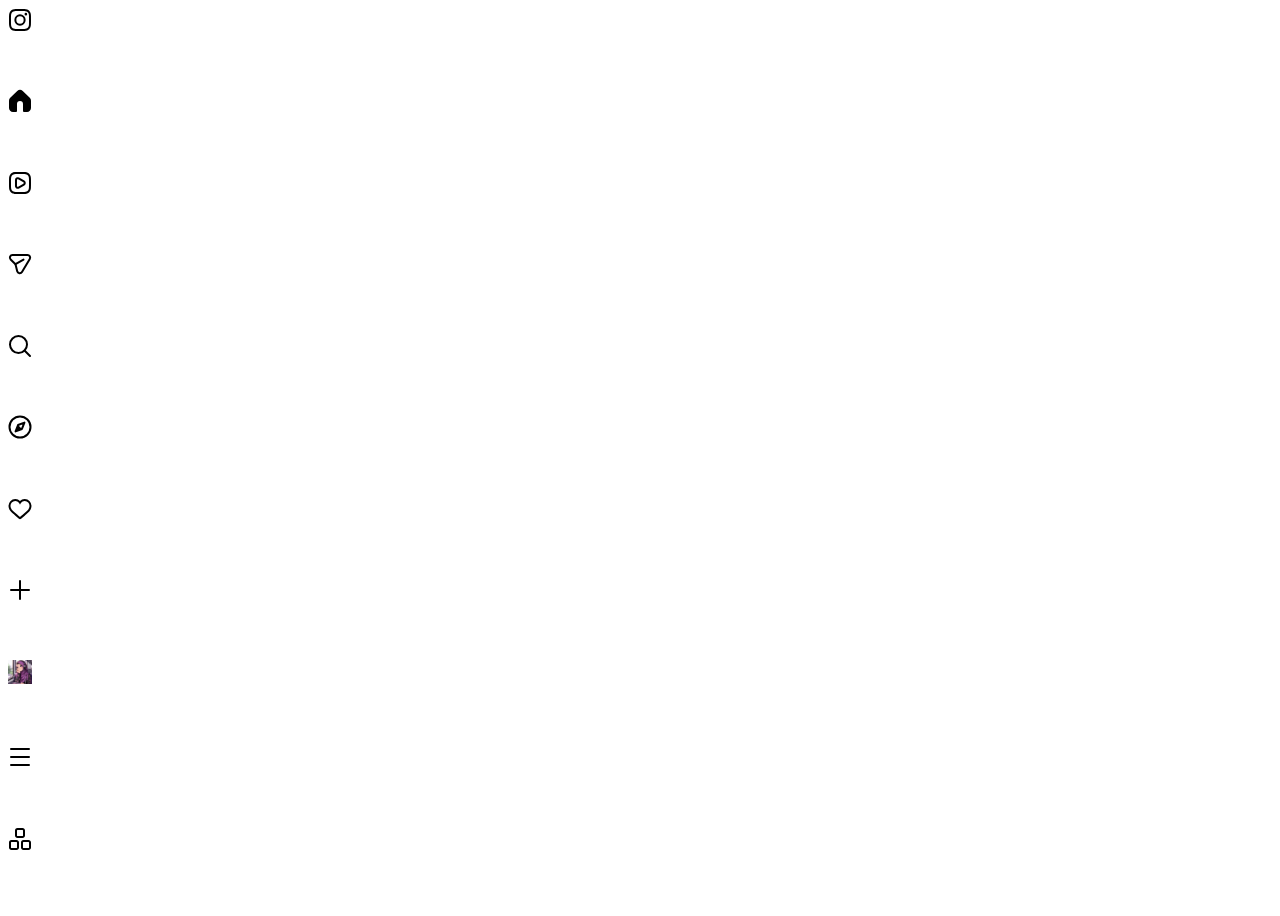
==== sidebar.html @ 810dfa99 "update" ====
<!DOCTYPE html>
<html lang="en">
<head>
    <meta charset="UTF-8">
    <meta name="viewport" content="width=device-width, initial-scale=1.0">
    <title>instagramdemo</title>
    <link rel="stylesheet" href="style.css">
</head>
<body>
    <div class="main">
    <div class="section1">
 <svg aria-label="Instagram"
             class="x1lliihq x1n2onr6 x5n08af" 
             fill="currentColor"
             height="24" 
             role="img" 
             viewBox="0 0 24 24" 
             width="24">
             <title>Instagram</title>
             <path d="M12 2.982c2.937 0 3.285.011 4.445.064a6.087 6.087 0 0 1 2.042.379 3.408 3.408 0 0 1 1.265.823 3.408 3.408 0 0 1 .823 1.265 6.087 6.087 0 0 1 .379 2.042c.053 1.16.064 1.508.064 4.445s-.011 3.285-.064 4.445a6.087 6.087 0 0 1-.379 2.042 3.643 3.643 0 0 1-2.088 2.088 6.087 6.087 0 0 1-2.042.379c-1.16.053-1.508.064-4.445.064s-3.285-.011-4.445-.064a6.087 6.087 0 0 1-2.043-.379 3.408 3.408 0 0 1-1.264-.823 3.408 3.408 0 0 1-.823-1.265 6.087 6.087 0 0 1-.379-2.042c-.053-1.16-.064-1.508-.064-4.445s.011-3.285.064-4.445a6.087 6.087 0 0 1 .379-2.042 3.408 3.408 0 0 1 .823-1.265 3.408 3.408 0 0 1 1.265-.823 6.087 6.087 0 0 1 2.042-.379c1.16-.053 1.508-.064 4.445-.064M12 1c-2.987 0-3.362.013-4.535.066a8.074 8.074 0 0 0-2.67.511 5.392 5.392 0 0 0-1.949 1.27 5.392 5.392 0 0 0-1.269 1.948 8.074 8.074 0 0 0-.51 2.67C1.012 8.638 1 9.013 1 12s.013 3.362.066 4.535a8.074 8.074 0 0 0 .511 2.67 5.392 5.392 0 0 0 1.27 1.949 5.392 5.392 0 0 0 1.948 1.269 8.074 8.074 0 0 0 2.67.51C8.638 22.988 9.013 23 12 23s3.362-.013 4.535-.066a8.074 8.074 0 0 0 2.67-.511 5.625 5.625 0 0 0 3.218-3.218 8.074 8.074 0 0 0 .51-2.67C22.988 15.362 23 14.987 23 12s-.013-3.362-.066-4.535a8.074 8.074 0 0 0-.511-2.67 5.392 5.392 0 0 0-1.27-1.949 5.392 5.392 0 0 0-1.948-1.269 8.074 8.074 0 0 0-2.67-.51C15.362 1.012 14.987 1 12 1Zm0 5.351A5.649 5.649 0 1 0 17.649 12 5.649 5.649 0 0 0 12 6.351Zm0 9.316A3.667 3.667 0 1 1 15.667 12 3.667 3.667 0 0 1 12 15.667Zm5.872-10.859a1.32 1.32 0 1 0 1.32 1.32 1.32 1.32 0 0 0-1.32-1.32Z">
             </path>
            </svg>


            <!-- //home page -->
             <svg aria-label="Home" 
             class="x1lliihq x1n2onr6 x5n08af" 
             fill="currentColor" 
             height="24" 
             role="img" 
             viewBox="0 0 24 24" 
             width="24">
             <title>Home</title>
             <path d="m21.762 8.786-7-6.68a3.994 3.994 0 0 0-5.524 0l-7 6.681A4.017 4.017 0 0 0 1 11.68V19c0 2.206 1.794 4 4 4h3.005a1 1 0 0 0 1-1v-7.003a2.997 2.997 0 0 1 5.994 0V22a1 1 0 0 0 1 1H19c2.206 0 4-1.794 4-4v-7.32a4.02 4.02 0 0 0-1.238-2.894Z">

             </path>
             </svg>


             <!-- //Reels -->
             <svg aria-label="Reels" 
             class="x1lliihq x1n2onr6 x5n08af" 
             fill="currentColor" 
             height="24" 
             role="img" 
             viewBox="0 0 24 24" 
             width="24">
             <title>Reels</title>
             <path d="M22.935 7.468c-.063-1.36-.307-2.142-.512-2.67a5.341 5.341 0 0 0-1.27-1.95 5.345 5.345 0 0 0-1.95-1.27c-.53-.206-1.311-.45-2.672-.513C15.333 1.012 14.976 1 12 1s-3.333.012-4.532.065c-1.36.063-2.142.307-2.67.512-.77.298-1.371.69-1.95 1.27a5.36 5.36 0 0 0-1.27 1.95c-.206.53-.45 1.311-.513 2.672C1.012 8.667 1 9.024 1 12s.012 3.333.065 4.532c.063 1.36.307 2.142.512 2.67.297.77.69 1.372 1.27 1.95.58.581 1.181.974 1.95 1.27.53.206 1.311.45 2.672.513C8.667 22.988 9.024 23 12 23s3.333-.012 4.532-.065c1.36-.063 2.142-.307 2.67-.512a5.33 5.33 0 0 0 1.95-1.27 5.356 5.356 0 0 0 1.27-1.95c.206-.53.45-1.311.513-2.672.053-1.198.065-1.555.065-4.531s-.012-3.333-.065-4.532Zm-1.998 8.972c-.05 1.07-.228 1.652-.38 2.04-.197.51-.434.874-.82 1.258a3.362 3.362 0 0 1-1.258.82c-.387.151-.97.33-2.038.379-1.162.052-1.51.063-4.441.063s-3.28-.01-4.44-.063c-1.07-.05-1.652-.228-2.04-.38a3.354 3.354 0 0 1-1.258-.82 3.362 3.362 0 0 1-.82-1.258c-.151-.387-.33-.97-.379-2.038C3.011 15.28 3 14.931 3 12s.01-3.28.063-4.44c.05-1.07.228-1.652.38-2.04.197-.51.434-.875.82-1.26a3.372 3.372 0 0 1 1.258-.819c.387-.15.97-.329 2.038-.378C8.72 3.011 9.069 3 12 3s3.28.01 4.44.063c1.07.05 1.652.228 2.04.38.51.197.874.433 1.258.82.385.382.622.747.82 1.258.151.387.33.97.379 2.038C20.989 8.72 21 9.069 21 12s-.01 3.28-.063 4.44Zm-4.584-6.828-5.25-3a2.725 2.725 0 0 0-2.745.01A2.722 2.722 0 0 0 6.988 9v6c0 .992.512 1.88 1.37 2.379.432.25.906.376 1.38.376.468 0 .937-.123 1.365-.367l5.25-3c.868-.496 1.385-1.389 1.385-2.388s-.517-1.892-1.385-2.388Zm-.993 3.04-5.25 3a.74.74 0 0 1-.748-.003.74.74 0 0 1-.374-.649V9a.74.74 0 0 1 .374-.65.737.737 0 0 1 .748-.002l5.25 3c.341.196.378.521.378.652s-.037.456-.378.651Z">
             </path>
             </svg>

             <!-- //Messages -->
             <svg aria-label="Messages" 
             class="x1lliihq x1n2onr6 x5n08af" 
             fill="currentColor" 
             height="24" 
             role="img" 
             viewBox="0 0 24 24" 
             width="24">
             <title>Messages</title>
             <path d="M13.973 20.046 21.77 6.928C22.8 5.195 21.55 3 19.535 3H4.466C2.138 3 .984 5.825 2.646 7.456l4.842 4.752 1.723 7.121c.548 2.266 3.571 2.721 4.762.717Z" fill="none" stroke="currentColor" stroke-linejoin="round" stroke-width="2"></path>
             <line fill="none" stroke="currentColor" stroke-linecap="round" stroke-linejoin="round" stroke-width="2" x1="7.488" x2="15.515" y1="12.208" y2="7.641">
             </line>
             </svg>

             <!-- //search -->
             <svg aria-label="Search" 
             class="x1lliihq x1n2onr6 x5n08af" 
             fill="currentColor" 
             height="24" 
             role="img" 
             viewBox="0 0 24 24" 
             width="24">
             <title>Search</title>
             <path d="M19 10.5A8.5 8.5 0 1 1 10.5 2a8.5 8.5 0 0 1 8.5 8.5Z" fill="none" stroke="currentColor" stroke-linecap="round" stroke-linejoin="round" stroke-width="2">
             </path>
             <line fill="none" stroke="currentColor" stroke-linecap="round" stroke-linejoin="round" stroke-width="2" x1="16.511" x2="22" y1="16.511" y2="22">
             </line>
             </svg>

             <!-- //Explore -->
             <svg aria-label="Explore" 
             class="x1lliihq x1n2onr6 x5n08af" 
             fill="currentColor" 
             height="24" 
             role="img" 
             viewBox="0 0 24 24" 
             width="24">
             <title>Explore</title><polygon fill="none" points="13.941 13.953 7.581 16.424 10.06 10.056 16.42 7.585 13.941 13.953" stroke="currentColor" stroke-linecap="round" stroke-linejoin="round" stroke-width="2"></polygon><polygon fill-rule="evenodd" points="10.06 10.056 13.949 13.945 7.581 16.424 10.06 10.056"></polygon><circle cx="12.001" cy="12.005" fill="none" r="10.5" stroke="currentColor" stroke-linecap="round" stroke-linejoin="round" stroke-width="2">
             </circle>
             </svg>

             <!-- //notifications -->
             <svg aria-label="Notifications" 
             class="x1lliihq x1n2onr6 x5n08af" 
             fill="currentColor" 
             height="24" 
             role="img" 
             viewBox="0 0 24 24" 
    
             width="24">
             <title>Notifications</title><path d="M16.792 3.904A4.989 4.989 0 0 1 21.5 9.122c0 3.072-2.652 4.959-5.197 7.222-2.512 2.243-3.865 3.469-4.303 3.752-.477-.309-2.143-1.823-4.303-3.752C5.141 14.072 2.5 12.167 2.5 9.122a4.989 4.989 0 0 1 4.708-5.218 4.21 4.21 0 0 1 3.675 1.941c.84 1.175.98 1.763 1.12 1.763s.278-.588 1.11-1.766a4.17 4.17 0 0 1 3.679-1.938m0-2a6.04 6.04 0 0 0-4.797 2.127 6.052 6.052 0 0 0-4.787-2.127A6.985 6.985 0 0 0 .5 9.122c0 3.61 2.55 5.827 5.015 7.97.283.246.569.494.853.747l1.027.918a44.998 44.998 0 0 0 3.518 3.018 2 2 0 0 0 2.174 0 45.263 45.263 0 0 0 3.626-3.115l.922-.824c.293-.26.59-.519.885-.774 2.334-2.025 4.98-4.32 4.98-7.94a6.985 6.985 0 0 0-6.708-7.218Z">
             </path>
             </svg>
             <!-- // create -->
             <svg aria-label="New post" 
             class="x1lliihq x1n2onr6 x5n08af" 
             fill="currentColor" 
             height="24" 
             role="img" 
             viewBox="0 0 24 24" 
             width="24">
             <title>New post</title><path d="M21 11h-8V3a1 1 0 1 0-2 0v8H3a1 1 0 1 0 0 2h8v8a1 1 0 1 0 2 0v-8h8a1 1 0 1 0 0-2Z"></path>
             </svg>

    <!-- //profile -->
     <div class="profile">
        <img src="animee.jpg" alt="profile pic" height="24px" width="24px">
     </div>
    
                 <svg 
                 aria-label="Settings" 
                 class="x1lliihq x1n2onr6 x5n08af" 
                 fill="currentColor" 
                 height="24"
                 role="img" 
                 viewBox="0 0 24 24" 
                 width="24">
                 <title>Settings</title><line fill="none" stroke="currentColor" stroke-linecap="round" stroke-linejoin="round" stroke-width="2" x1="3" x2="21" y1="4" y2="4"></line><line fill="none" stroke="currentColor" stroke-linecap="round" stroke-linejoin="round" stroke-width="2" x1="3" x2="21" y1="12" y2="12"></line><line fill="none" stroke="currentColor" stroke-linecap="round" stroke-linejoin="round" stroke-width="2" x1="3" x2="21" y1="20" y2="20"></line></svg>



                 <svg
                 aria-label="Also from Meta" 
                 class="x1lliihq x1n2onr6 x5n08af" 
                 fill="currentColor" 
                 height="24" 
                 role="img" 
                 viewBox="0 0 24 24"
                 width="24"><title>Also from Meta</title><path d="M9.5 11h5c1.379 0 2.5-1.122 2.5-2.5v-5C17 2.122 15.879 1 14.5 1h-5A2.503 2.503 0 0 0 7 3.5v5C7 9.878 8.12 11 9.5 11ZM9 3.5a.5.5 0 0 1 .5-.5h5a.5.5 0 0 1 .5.5v5a.5.5 0 0 1-.5.5h-5a.5.5 0 0 1-.5-.5v-5ZM8.499 13h-5a2.503 2.503 0 0 0-2.5 2.5v5c0 1.378 1.12 2.5 2.5 2.5h5c1.379 0 2.5-1.122 2.5-2.5v-5c0-1.378-1.121-2.5-2.5-2.5Zm.5 7.5a.5.5 0 0 1-.5.5h-5a.5.5 0 0 1-.5-.5v-5a.5.5 0 0 1 .5-.5h5a.5.5 0 0 1 .5.5v5Zm11.5-7.5h-5a2.503 2.503 0 0 0-2.5 2.5v5c0 1.378 1.12 2.5 2.5 2.5h5c1.379 0 2.5-1.122 2.5-2.5v-5c0-1.378-1.121-2.5-2.5-2.5Zm.5 7.5a.5.5 0 0 1-.5.5h-5a.5.5 0 0 1-.5-.5v-5a.5.5 0 0 1 .5-.5h5a.5.5 0 0 1 .5.5v5Z"></path></svg>
                
             

            

    </div>


    <div class="section2">


    </div>
        

     <div class="section3">


     </div>
    </div>

</body>
</html>
---- style.css ----
.main{
    display: flex;
    height: 100vh;
    margin: auto;
}
.section1{
    width: 235px;
    display: grid;
    grid-column: auto;
}
.section2{
width: 600px;
}
.section3{
    width: 400px;
}
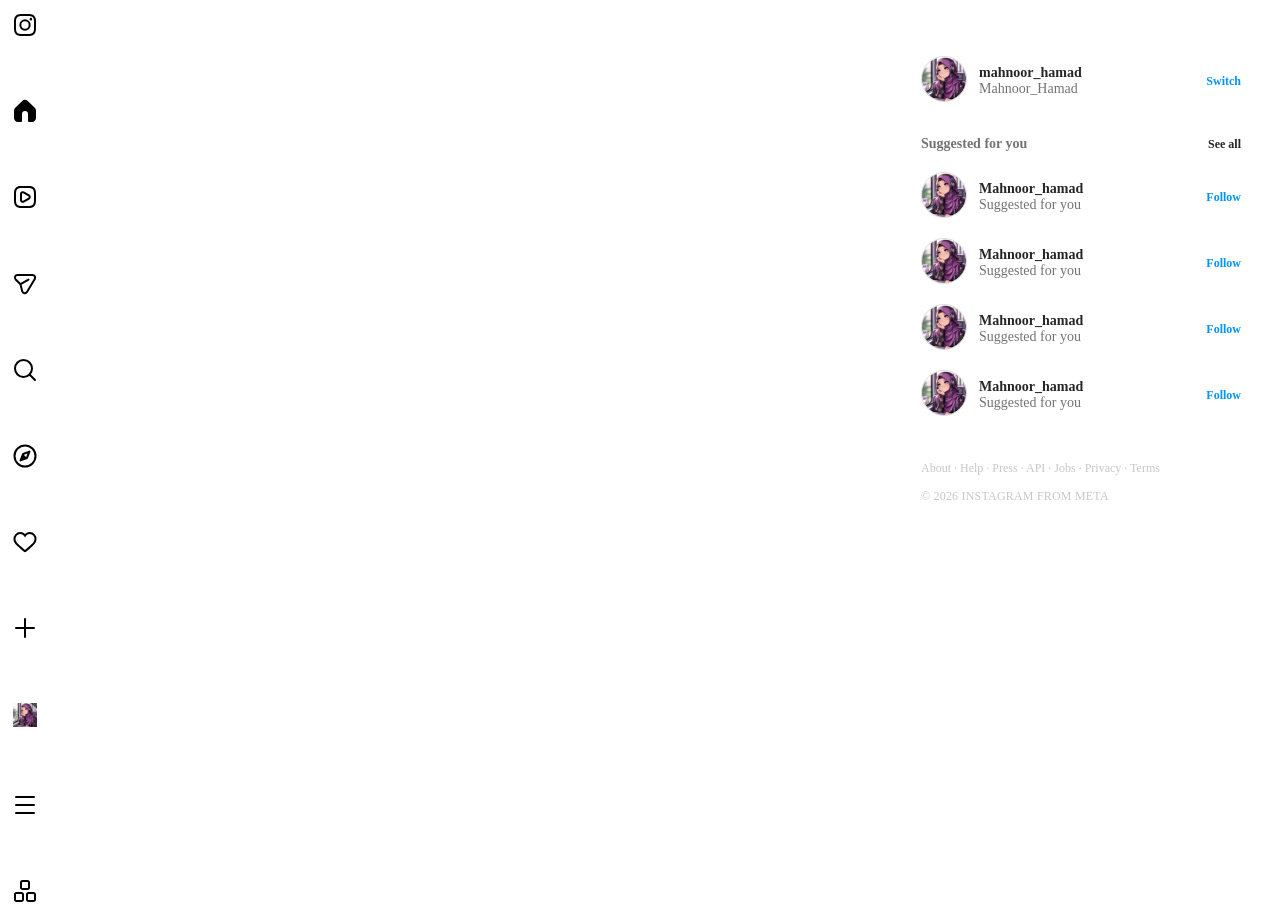
==== commit f9da3784: "update" ====
--- a/sidebar.html
+++ b/sidebar.html
@@ -9,6 +9,7 @@
 <body>
     <div class="main">
     <div class="section1">
+        
  <svg aria-label="Instagram"
              class="x1lliihq x1n2onr6 x5n08af" 
              fill="currentColor"
@@ -22,7 +23,6 @@
             </svg>
 
 
-            <!-- //home page -->
              <svg aria-label="Home" 
              class="x1lliihq x1n2onr6 x5n08af" 
              fill="currentColor" 
@@ -37,7 +37,7 @@
              </svg>
 
 
-             <!-- //Reels -->
+             
              <svg aria-label="Reels" 
              class="x1lliihq x1n2onr6 x5n08af" 
              fill="currentColor" 
@@ -50,7 +50,7 @@
              </path>
              </svg>
 
-             <!-- //Messages -->
+             
              <svg aria-label="Messages" 
              class="x1lliihq x1n2onr6 x5n08af" 
              fill="currentColor" 
@@ -64,7 +64,7 @@
              </line>
              </svg>
 
-             <!-- //search -->
+            
              <svg aria-label="Search" 
              class="x1lliihq x1n2onr6 x5n08af" 
              fill="currentColor" 
@@ -79,7 +79,7 @@
              </line>
              </svg>
 
-             <!-- //Explore -->
+             
              <svg aria-label="Explore" 
              class="x1lliihq x1n2onr6 x5n08af" 
              fill="currentColor" 
@@ -91,7 +91,7 @@
              </circle>
              </svg>
 
-             <!-- //notifications -->
+            
              <svg aria-label="Notifications" 
              class="x1lliihq x1n2onr6 x5n08af" 
              fill="currentColor" 
@@ -103,7 +103,7 @@
              <title>Notifications</title><path d="M16.792 3.904A4.989 4.989 0 0 1 21.5 9.122c0 3.072-2.652 4.959-5.197 7.222-2.512 2.243-3.865 3.469-4.303 3.752-.477-.309-2.143-1.823-4.303-3.752C5.141 14.072 2.5 12.167 2.5 9.122a4.989 4.989 0 0 1 4.708-5.218 4.21 4.21 0 0 1 3.675 1.941c.84 1.175.98 1.763 1.12 1.763s.278-.588 1.11-1.766a4.17 4.17 0 0 1 3.679-1.938m0-2a6.04 6.04 0 0 0-4.797 2.127 6.052 6.052 0 0 0-4.787-2.127A6.985 6.985 0 0 0 .5 9.122c0 3.61 2.55 5.827 5.015 7.97.283.246.569.494.853.747l1.027.918a44.998 44.998 0 0 0 3.518 3.018 2 2 0 0 0 2.174 0 45.263 45.263 0 0 0 3.626-3.115l.922-.824c.293-.26.59-.519.885-.774 2.334-2.025 4.98-4.32 4.98-7.94a6.985 6.985 0 0 0-6.708-7.218Z">
              </path>
              </svg>
-             <!-- // create -->
+            
              <svg aria-label="New post" 
              class="x1lliihq x1n2onr6 x5n08af" 
              fill="currentColor" 
@@ -114,7 +114,7 @@
              <title>New post</title><path d="M21 11h-8V3a1 1 0 1 0-2 0v8H3a1 1 0 1 0 0 2h8v8a1 1 0 1 0 2 0v-8h8a1 1 0 1 0 0-2Z"></path>
              </svg>
 
-    <!-- //profile -->
+    
      <div class="profile">
         <img src="animee.jpg" alt="profile pic" height="24px" width="24px">
      </div>
@@ -150,11 +150,98 @@
     <div class="section2">
 
 
+<!-- <p>stories</p>
+<p>reels</p> -->
+
+
     </div>
         
 
      <div class="section3">
-
+  <div class="section3">
+  <div class="suggestions-container">
+    <div class="suggestion-row">
+      <div class="user-info">
+        <div class="profile-pic">
+          <img src="animee.jpg" alt="Mahnoor Hamad">
+        </div>
+        <div class="text-info">
+          <span class="username">mahnoor_hamad</span>
+          <span class="full-name">Mahnoor_Hamad</span>
+        </div>
+      </div>
+      <a href="#" class="action-link">Switch</a>
+    </div>
+
+    <div class="suggestion-header">
+      <span class="header-title">Suggested for you</span>
+      <a href="#" class="see-all">See all</a>
+    </div>
+
+    <div class="suggestion-row">
+      <div class="user-info">
+        <div class="profile-pic">
+          <img src="animee.jpg" alt="Suggested User">
+        </div>
+        <div class="text-info">
+          <span class="username">Mahnoor_hamad</span>
+          <span class="status">Suggested for you</span>
+        </div>
+      </div>
+      <a href="#" class="action-link follow">Follow</a>
+    </div>
+
+
+     <div class="suggestion-row">
+      <div class="user-info">
+        <div class="profile-pic">
+          <img src="animee.jpg" alt="Suggested User">
+        </div>
+        <div class="text-info">
+          <span class="username">Mahnoor_hamad</span>
+          <span class="status">Suggested for you</span>
+        </div>
+      </div>
+      <a href="#" class="action-link follow">Follow</a>
+    </div>
+
+
+     <div class="suggestion-row">
+      <div class="user-info">
+        <div class="profile-pic">
+          <img src="animee.jpg" alt="Suggested User">
+        </div>
+        <div class="text-info">
+          <span class="username">Mahnoor_hamad</span>
+          <span class="status">Suggested for you</span>
+        </div>
+      </div>
+      <a href="#" class="action-link follow">Follow</a>
+    </div>
+
+     <div class="suggestion-row">
+      <div class="user-info">
+        <div class="profile-pic">
+          <img src="animee.jpg" alt="Suggested User">
+        </div>
+        <div class="text-info">
+          <span class="username">Mahnoor_hamad</span>
+          <span class="status">Suggested for you</span>
+        </div>
+      </div>
+      <a href="#" class="action-link follow">Follow</a>
+    </div>
+
+
+    <div class="footer">
+      <p>About · Help · Press · API · Jobs · Privacy · Terms</p>
+      <p class="copyright">© 2026 INSTAGRAM FROM META</p>
+    </div>
+  </div>
+</div>
+
+
+        
 
      </div>
     </div>
@@ -163,3 +250,4 @@
 </html>
 
 
+
--- a/style.css
+++ b/style.css
@@ -1,3 +1,6 @@
+.body{
+    font-family: system-ui, -apple-system, BlinkMacSystemFont, 'Segoe UI', Roboto, Oxygen, Ubuntu, Cantarell, 'Open Sans', 'Helvetica Neue', sans-serif;
+}
 .main{
     display: flex;
     height: 100vh;
@@ -5,12 +8,114 @@
 }
 .section1{
     width: 235px;
-    display: grid;
-    grid-column: auto;
+    display: flex;
+    flex-direction: column;
+    justify-content: space-between;
+    padding: 5px;
 }
 .section2{
-width: 600px;
+width: 500px;
 }
-.section3{
-    width: 400px;
+
+
+.section3 {
+    width: 320px;
+    padding: 20px;
+    /* Space between the main feed and suggestions */
+    margin-left: 64px; 
+    display: flex;
+    flex-direction: column;
 }
+
+
+.suggestion-row {
+    display: flex;
+    align-items: center;
+    justify-content: space-between;
+    padding: 8px 0;
+    width: 100%;
+}
+
+.user-info {
+    display: flex;
+    align-items: center;
+    gap: 12px;
+}
+
+/* profile pic and container styling  */
+.profile-pic img {
+    width: 44px;
+    height: 44px;
+    border-radius: 50%;
+    object-fit: cover;
+    border: 1px solid #dbdbdb;
+}
+
+
+.text-info {
+    display: flex;
+    flex-direction: column;
+}
+
+.username {
+    font-size: 14px;
+    font-weight: 600;
+    color: #262626;
+    text-decoration: none;
+}
+
+.full-name, .status {
+    font-size: 14px;
+    color: #737373;
+}
+
+
+.action-link {
+    font-size: 12px;
+    font-weight: 600;
+    color: #0095f6;
+    text-decoration: none;
+}
+
+.action-link:hover {
+    color: #00376b;
+}
+
+.suggestion-header {
+    display: flex;
+    justify-content: space-between;
+    align-items: center;
+    padding: 12px 0;
+    margin-top: 10px;
+}
+
+.header-title {
+    font-size: 14px;
+    font-weight: 600;
+    color: #737373;
+}
+
+.see-all {
+    font-size: 12px;
+    font-weight: 600;
+    color: #262626;
+    text-decoration: none;
+}
+
+
+.footer {
+    margin-top: 32px;
+    color: #c7c7c7;
+    font-size: 12px;
+    line-height: 16px;
+}
+
+.footer p {
+    margin-bottom: 12px;
+    cursor: pointer;
+}
+
+.copyright {
+    text-transform: uppercase;
+    letter-spacing: 0.2px;
+}
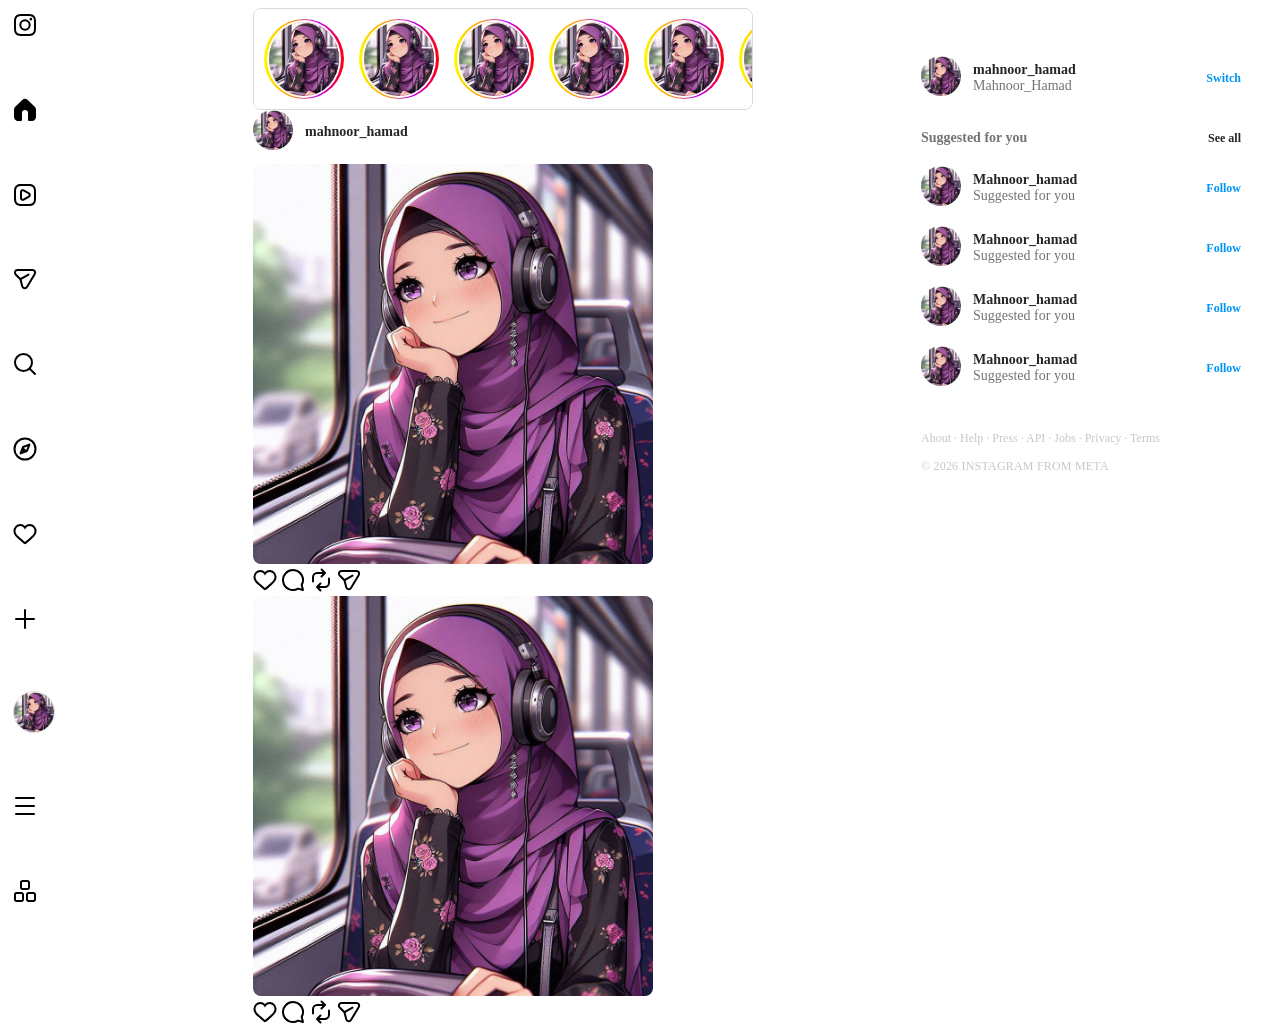
==== commit 655dedb4: "update" ====
--- a/sidebar.html
+++ b/sidebar.html
@@ -116,11 +116,11 @@
 
     
      <div class="profile">
-        <img src="animee.jpg" alt="profile pic" height="24px" width="24px">
+        <img src="animee.jpg" alt="profile pic" >
      </div>
     
                  <svg 
-                 aria-label="Settings" 
+               aria-label="Settings" 
                  class="x1lliihq x1n2onr6 x5n08af" 
                  fill="currentColor" 
                  height="24"
@@ -148,10 +148,128 @@
 
 
     <div class="section2">
-
-
-<!-- <p>stories</p>
-<p>reels</p> -->
+      <!--  <p>stories</p> -->
+ <section class="posts-section">
+  <!-- Only ONE container for all stories -->
+  <div class="stories-section">
+    
+    <!-- Repeat this block for each story -->
+    <div class="story-outer">
+      <div class="story-inner">
+        <img src="animee.jpg" alt="animee" class="story-image" />
+      </div>
+    </div>
+
+    <div class="story-outer">
+      <div class="story-inner">
+        <img src="animee.jpg" alt="animee" class="story-image" />
+      </div>
+    </div>
+    
+     <div class="story-outer">
+      <div class="story-inner">
+        <img src="animee.jpg" alt="animee" class="story-image" />
+      </div>
+    </div>
+
+     <div class="story-outer">
+      <div class="story-inner">
+        <img src="animee.jpg" alt="animee" class="story-image" />
+      </div>
+    </div>
+
+     <div class="story-outer">
+      <div class="story-inner">
+        <img src="animee.jpg" alt="animee" class="story-image" />
+      </div>
+    </div>
+
+     <div class="story-outer">
+      <div class="story-inner">
+        <img src="animee.jpg" alt="animee" class="story-image" />
+      </div>
+    </div>
+
+     <div class="story-outer">
+      <div class="story-inner">
+        <img src="animee.jpg" alt="animee" class="story-image" />
+      </div>
+    </div>
+
+     <div class="story-outer">
+      <div class="story-inner">
+        <img src="animee.jpg" alt="animee" class="story-image" />
+      </div>
+    </div>
+
+     <div class="story-outer">
+      <div class="story-inner">
+        <img src="animee.jpg" alt="animee" class="story-image" />
+      </div>
+    </div>
+
+     <div class="story-outer">
+      <div class="story-inner">
+        <img src="animee.jpg" alt="animee" class="story-image" />
+      </div>
+    </div>
+
+
+  </div>
+
+
+  <div class="reels">
+ <div class="user-info-post">
+        <div class="profile-pic">
+          <img src="animee.jpg" alt="Mahnoor Hamad">
+        </div>
+        <div class="text-info">
+          <span class="username">mahnoor_hamad</span>
+          </div>
+          </div>
+        </div>
+<div class="post">
+          <img src="animee.jpg" alt="animee">
+        </div>
+          <div class="icons">
+<svg aria-label="Like" class="x1lliihq x1n2onr6 xyb1xck" fill="currentColor" height="24" role="img" viewBox="0 0 24 24" width="24"><title>Like</title><path d="M16.792 3.904A4.989 4.989 0 0 1 21.5 9.122c0 3.072-2.652 4.959-5.197 7.222-2.512 2.243-3.865 3.469-4.303 3.752-.477-.309-2.143-1.823-4.303-3.752C5.141 14.072 2.5 12.167 2.5 9.122a4.989 4.989 0 0 1 4.708-5.218 4.21 4.21 0 0 1 3.675 1.941c.84 1.175.98 1.763 1.12 1.763s.278-.588 1.11-1.766a4.17 4.17 0 0 1 3.679-1.938m0-2a6.04 6.04 0 0 0-4.797 2.127 6.052 6.052 0 0 0-4.787-2.127A6.985 6.985 0 0 0 .5 9.122c0 3.61 2.55 5.827 5.015 7.97.283.246.569.494.853.747l1.027.918a44.998 44.998 0 0 0 3.518 3.018 2 2 0 0 0 2.174 0 45.263 45.263 0 0 0 3.626-3.115l.922-.824c.293-.26.59-.519.885-.774 2.334-2.025 4.98-4.32 4.98-7.94a6.985 6.985 0 0 0-6.708-7.218Z"></path></svg>
+
+
+<svg aria-label="Comment" class="x1lliihq x1n2onr6 x5n08af" fill="currentColor" height="24" role="img" viewBox="0 0 24 24" width="24"><title>Comment</title><path d="M20.656 17.008a9.993 9.993 0 1 0-3.59 3.615L22 22Z" fill="none" stroke="currentColor" stroke-linejoin="round" stroke-width="2"></path></svg>
+
+
+<svg aria-label="Repost" class="x1lliihq x1n2onr6 xyb1xck" fill="currentColor" height="24" role="img" viewBox="0 0 24 24" width="24"><title>Repost</title><path d="M19.998 9.497a1 1 0 0 0-1 1v4.228a3.274 3.274 0 0 1-3.27 3.27h-5.313l1.791-1.787a1 1 0 0 0-1.412-1.416L7.29 18.287a1.004 1.004 0 0 0-.294.707v.001c0 .023.012.042.013.065a.923.923 0 0 0 .281.643l3.502 3.504a1 1 0 0 0 1.414-1.414l-1.797-1.798h5.318a5.276 5.276 0 0 0 5.27-5.27v-4.228a1 1 0 0 0-1-1Zm-6.41-3.496-1.795 1.795a1 1 0 1 0 1.414 1.414l3.5-3.5a1.003 1.003 0 0 0 0-1.417l-3.5-3.5a1 1 0 0 0-1.414 1.414l1.794 1.794H8.27A5.277 5.277 0 0 0 3 9.271V13.5a1 1 0 0 0 2 0V9.271a3.275 3.275 0 0 1 3.271-3.27Z"></path></svg>
+
+
+<svg aria-label="Share" class="x1lliihq x1n2onr6 xyb1xck" fill="currentColor" height="24" role="img" viewBox="0 0 24 24" width="24"><title>Share</title><path d="M13.973 20.046 21.77 6.928C22.8 5.195 21.55 3 19.535 3H4.466C2.138 3 .984 5.825 2.646 7.456l4.842 4.752 1.723 7.121c.548 2.266 3.571 2.721 4.762.717Z" fill="none" stroke="currentColor" stroke-linejoin="round" stroke-width="2"></path><line fill="none" stroke="currentColor" stroke-linecap="round" stroke-linejoin="round" stroke-width="2" x1="7.488" x2="15.515" y1="12.208" y2="7.641"></line></svg>
+
+  </div>
+
+
+  <div class="post">
+          <img src="animee.jpg" alt="animee">
+        </div>
+          <div class="icons">
+<svg aria-label="Like" class="x1lliihq x1n2onr6 xyb1xck" fill="currentColor" height="24" role="img" viewBox="0 0 24 24" width="24"><title>Like</title><path d="M16.792 3.904A4.989 4.989 0 0 1 21.5 9.122c0 3.072-2.652 4.959-5.197 7.222-2.512 2.243-3.865 3.469-4.303 3.752-.477-.309-2.143-1.823-4.303-3.752C5.141 14.072 2.5 12.167 2.5 9.122a4.989 4.989 0 0 1 4.708-5.218 4.21 4.21 0 0 1 3.675 1.941c.84 1.175.98 1.763 1.12 1.763s.278-.588 1.11-1.766a4.17 4.17 0 0 1 3.679-1.938m0-2a6.04 6.04 0 0 0-4.797 2.127 6.052 6.052 0 0 0-4.787-2.127A6.985 6.985 0 0 0 .5 9.122c0 3.61 2.55 5.827 5.015 7.97.283.246.569.494.853.747l1.027.918a44.998 44.998 0 0 0 3.518 3.018 2 2 0 0 0 2.174 0 45.263 45.263 0 0 0 3.626-3.115l.922-.824c.293-.26.59-.519.885-.774 2.334-2.025 4.98-4.32 4.98-7.94a6.985 6.985 0 0 0-6.708-7.218Z"></path></svg>
+
+
+<svg aria-label="Comment" class="x1lliihq x1n2onr6 x5n08af" fill="currentColor" height="24" role="img" viewBox="0 0 24 24" width="24"><title>Comment</title><path d="M20.656 17.008a9.993 9.993 0 1 0-3.59 3.615L22 22Z" fill="none" stroke="currentColor" stroke-linejoin="round" stroke-width="2"></path></svg>
+
+
+<svg aria-label="Repost" class="x1lliihq x1n2onr6 xyb1xck" fill="currentColor" height="24" role="img" viewBox="0 0 24 24" width="24"><title>Repost</title><path d="M19.998 9.497a1 1 0 0 0-1 1v4.228a3.274 3.274 0 0 1-3.27 3.27h-5.313l1.791-1.787a1 1 0 0 0-1.412-1.416L7.29 18.287a1.004 1.004 0 0 0-.294.707v.001c0 .023.012.042.013.065a.923.923 0 0 0 .281.643l3.502 3.504a1 1 0 0 0 1.414-1.414l-1.797-1.798h5.318a5.276 5.276 0 0 0 5.27-5.27v-4.228a1 1 0 0 0-1-1Zm-6.41-3.496-1.795 1.795a1 1 0 1 0 1.414 1.414l3.5-3.5a1.003 1.003 0 0 0 0-1.417l-3.5-3.5a1 1 0 0 0-1.414 1.414l1.794 1.794H8.27A5.277 5.277 0 0 0 3 9.271V13.5a1 1 0 0 0 2 0V9.271a3.275 3.275 0 0 1 3.271-3.27Z"></path></svg>
+
+
+<svg aria-label="Share" class="x1lliihq x1n2onr6 xyb1xck" fill="currentColor" height="24" role="img" viewBox="0 0 24 24" width="24"><title>Share</title><path d="M13.973 20.046 21.77 6.928C22.8 5.195 21.55 3 19.535 3H4.466C2.138 3 .984 5.825 2.646 7.456l4.842 4.752 1.723 7.121c.548 2.266 3.571 2.721 4.762.717Z" fill="none" stroke="currentColor" stroke-linejoin="round" stroke-width="2"></path><line fill="none" stroke="currentColor" stroke-linecap="round" stroke-linejoin="round" stroke-width="2" x1="7.488" x2="15.515" y1="12.208" y2="7.641"></line></svg>
+
+  </div>
+
+  
+</section>
+
+
+
+
+
 
 
     </div>
--- a/style.css
+++ b/style.css
@@ -43,13 +43,23 @@
 }
 
 /* profile pic and container styling  */
-.profile-pic img {
-    width: 44px;
-    height: 44px;
-    border-radius: 50%;
-    object-fit: cover;
+.profile {
+    width: 40px;
+    height: 40px;
+    border-radius: 50%; 
     border: 1px solid #dbdbdb;
-}
+    overflow: hidden;   
+    display: flex;     
+    align-items: center;
+    justify-content: center;
+}
+
+.profile img {
+    width: 100%;        
+    height: 100%;       
+    object-fit: cover; 
+}
+
 
 
 .text-info {
@@ -118,4 +128,76 @@
 .copyright {
     text-transform: uppercase;
     letter-spacing: 0.2px;
+}
+
+.posts-section {
+    width: 500px; /* Or whatever width your main feed is */
+    margin: 0 auto;
+}
+
+.stories-section {
+    display: flex;
+    flex-direction: row;
+    align-items: center;
+    /* Allows horizontal scrolling */
+    overflow-x: auto; 
+    /* Keeps all items in one long line */
+    flex-wrap: nowrap; 
+    padding: 10px;
+    background: white;
+    border: 1px solid #dbdbdb;
+    border-radius: 8px;
+    
+   
+}
+
+
+
+.story-outer {
+    background: linear-gradient(to right, #fffb00, #ff9900, #c300ff, #ff0202);
+    border-radius: 50%;
+    margin-right: 15px;
+    height: 74px;
+    width: 74px;
+    display: flex;
+    justify-content: center;
+    align-items: center;
+    padding: 3px;
+    /* CRITICAL: Prevents the circle from shrinking to fit the screen */
+    flex-shrink: 0; 
+    cursor: pointer;
+}
+
+.story-inner {
+    height: 100%;
+    width: 100%;
+    border-radius: 50%;
+    overflow: hidden;
+    border: 2px solid white; 
+}
+
+.story-image {
+    height: 100%;
+    width: 100%;
+    object-fit: cover; 
+}
+.user-info-post {
+    display: flex;
+    flex-direction: row; 
+    align-items: center; 
+    gap: 12px;          
+    margin-bottom: 10px; 
+}
+
+.profile-pic img {
+    width: 40px;         
+    height: 40px;
+    border-radius: 50%;  
+    object-fit: cover;
+}
+
+.post img {
+    width: 400px;
+    height: auto;
+    border-radius: 8px;  /* Optional: adds nice rounded corners to the post */
 }
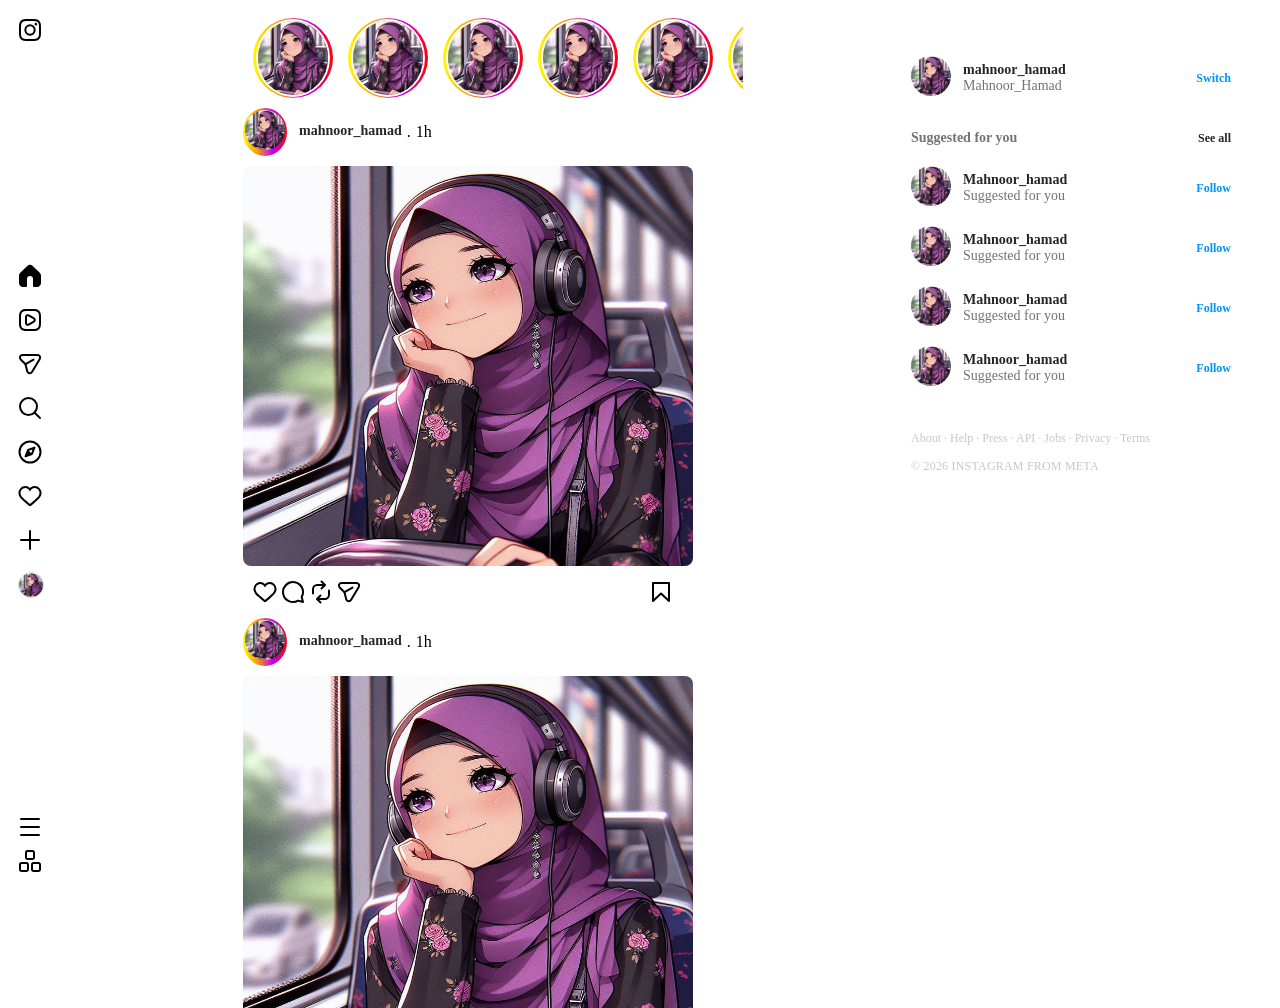
==== commit 50f3d37a: "styling" ====
--- a/sidebar.html
+++ b/sidebar.html
@@ -9,7 +9,8 @@
 <body>
     <div class="main">
     <div class="section1">
-        
+      <div class="logos">
+        <div class="instalogo">
  <svg aria-label="Instagram"
              class="x1lliihq x1n2onr6 x5n08af" 
              fill="currentColor"
@@ -21,7 +22,8 @@
              <path d="M12 2.982c2.937 0 3.285.011 4.445.064a6.087 6.087 0 0 1 2.042.379 3.408 3.408 0 0 1 1.265.823 3.408 3.408 0 0 1 .823 1.265 6.087 6.087 0 0 1 .379 2.042c.053 1.16.064 1.508.064 4.445s-.011 3.285-.064 4.445a6.087 6.087 0 0 1-.379 2.042 3.643 3.643 0 0 1-2.088 2.088 6.087 6.087 0 0 1-2.042.379c-1.16.053-1.508.064-4.445.064s-3.285-.011-4.445-.064a6.087 6.087 0 0 1-2.043-.379 3.408 3.408 0 0 1-1.264-.823 3.408 3.408 0 0 1-.823-1.265 6.087 6.087 0 0 1-.379-2.042c-.053-1.16-.064-1.508-.064-4.445s.011-3.285.064-4.445a6.087 6.087 0 0 1 .379-2.042 3.408 3.408 0 0 1 .823-1.265 3.408 3.408 0 0 1 1.265-.823 6.087 6.087 0 0 1 2.042-.379c1.16-.053 1.508-.064 4.445-.064M12 1c-2.987 0-3.362.013-4.535.066a8.074 8.074 0 0 0-2.67.511 5.392 5.392 0 0 0-1.949 1.27 5.392 5.392 0 0 0-1.269 1.948 8.074 8.074 0 0 0-.51 2.67C1.012 8.638 1 9.013 1 12s.013 3.362.066 4.535a8.074 8.074 0 0 0 .511 2.67 5.392 5.392 0 0 0 1.27 1.949 5.392 5.392 0 0 0 1.948 1.269 8.074 8.074 0 0 0 2.67.51C8.638 22.988 9.013 23 12 23s3.362-.013 4.535-.066a8.074 8.074 0 0 0 2.67-.511 5.625 5.625 0 0 0 3.218-3.218 8.074 8.074 0 0 0 .51-2.67C22.988 15.362 23 14.987 23 12s-.013-3.362-.066-4.535a8.074 8.074 0 0 0-.511-2.67 5.392 5.392 0 0 0-1.27-1.949 5.392 5.392 0 0 0-1.948-1.269 8.074 8.074 0 0 0-2.67-.51C15.362 1.012 14.987 1 12 1Zm0 5.351A5.649 5.649 0 1 0 17.649 12 5.649 5.649 0 0 0 12 6.351Zm0 9.316A3.667 3.667 0 1 1 15.667 12 3.667 3.667 0 0 1 12 15.667Zm5.872-10.859a1.32 1.32 0 1 0 1.32 1.32 1.32 1.32 0 0 0-1.32-1.32Z">
              </path>
             </svg>
-
+</div>
+<div class="secondlogocontainer">
 
              <svg aria-label="Home" 
              class="x1lliihq x1n2onr6 x5n08af" 
@@ -118,7 +120,8 @@
      <div class="profile">
         <img src="animee.jpg" alt="profile pic" >
      </div>
-    
+     </div>
+    <div class="thirdlogoconatiner">
                  <svg 
                aria-label="Settings" 
                  class="x1lliihq x1n2onr6 x5n08af" 
@@ -141,16 +144,16 @@
                  width="24"><title>Also from Meta</title><path d="M9.5 11h5c1.379 0 2.5-1.122 2.5-2.5v-5C17 2.122 15.879 1 14.5 1h-5A2.503 2.503 0 0 0 7 3.5v5C7 9.878 8.12 11 9.5 11ZM9 3.5a.5.5 0 0 1 .5-.5h5a.5.5 0 0 1 .5.5v5a.5.5 0 0 1-.5.5h-5a.5.5 0 0 1-.5-.5v-5ZM8.499 13h-5a2.503 2.503 0 0 0-2.5 2.5v5c0 1.378 1.12 2.5 2.5 2.5h5c1.379 0 2.5-1.122 2.5-2.5v-5c0-1.378-1.121-2.5-2.5-2.5Zm.5 7.5a.5.5 0 0 1-.5.5h-5a.5.5 0 0 1-.5-.5v-5a.5.5 0 0 1 .5-.5h5a.5.5 0 0 1 .5.5v5Zm11.5-7.5h-5a2.503 2.503 0 0 0-2.5 2.5v5c0 1.378 1.12 2.5 2.5 2.5h5c1.379 0 2.5-1.122 2.5-2.5v-5c0-1.378-1.121-2.5-2.5-2.5Zm.5 7.5a.5.5 0 0 1-.5.5h-5a.5.5 0 0 1-.5-.5v-5a.5.5 0 0 1 .5-.5h5a.5.5 0 0 1 .5.5v5Z"></path></svg>
                 
              
-
+</div>
             
-
+</div>
     </div>
 
 
     <div class="section2">
-      <!--  <p>stories</p> -->
+      <!-- post section -->
  <section class="posts-section">
-  <!-- Only ONE container for all stories -->
+  <!--  container for all stories -->
   <div class="stories-section">
     
     <!-- Repeat this block for each story -->
@@ -217,21 +220,28 @@
 
   </div>
 
-
+<!-- posts -->
+ <div class="scroll-posts">
   <div class="reels">
  <div class="user-info-post">
+  <div class="profile-pic-outer">
         <div class="profile-pic">
           <img src="animee.jpg" alt="Mahnoor Hamad">
         </div>
-        <div class="text-info">
+        </div>
+        <div class="text-info-reel">
           <span class="username">mahnoor_hamad</span>
-          </div>
+          <span class="dot">.</span>
+          <span class="time">1h</span>
+
+        </div>
           </div>
         </div>
 <div class="post">
           <img src="animee.jpg" alt="animee">
         </div>
-          <div class="icons">
+        <div class="icons">
+          <div class="left-icons">
 <svg aria-label="Like" class="x1lliihq x1n2onr6 xyb1xck" fill="currentColor" height="24" role="img" viewBox="0 0 24 24" width="24"><title>Like</title><path d="M16.792 3.904A4.989 4.989 0 0 1 21.5 9.122c0 3.072-2.652 4.959-5.197 7.222-2.512 2.243-3.865 3.469-4.303 3.752-.477-.309-2.143-1.823-4.303-3.752C5.141 14.072 2.5 12.167 2.5 9.122a4.989 4.989 0 0 1 4.708-5.218 4.21 4.21 0 0 1 3.675 1.941c.84 1.175.98 1.763 1.12 1.763s.278-.588 1.11-1.766a4.17 4.17 0 0 1 3.679-1.938m0-2a6.04 6.04 0 0 0-4.797 2.127 6.052 6.052 0 0 0-4.787-2.127A6.985 6.985 0 0 0 .5 9.122c0 3.61 2.55 5.827 5.015 7.97.283.246.569.494.853.747l1.027.918a44.998 44.998 0 0 0 3.518 3.018 2 2 0 0 0 2.174 0 45.263 45.263 0 0 0 3.626-3.115l.922-.824c.293-.26.59-.519.885-.774 2.334-2.025 4.98-4.32 4.98-7.94a6.985 6.985 0 0 0-6.708-7.218Z"></path></svg>
 
 
@@ -244,12 +254,31 @@
 <svg aria-label="Share" class="x1lliihq x1n2onr6 xyb1xck" fill="currentColor" height="24" role="img" viewBox="0 0 24 24" width="24"><title>Share</title><path d="M13.973 20.046 21.77 6.928C22.8 5.195 21.55 3 19.535 3H4.466C2.138 3 .984 5.825 2.646 7.456l4.842 4.752 1.723 7.121c.548 2.266 3.571 2.721 4.762.717Z" fill="none" stroke="currentColor" stroke-linejoin="round" stroke-width="2"></path><line fill="none" stroke="currentColor" stroke-linecap="round" stroke-linejoin="round" stroke-width="2" x1="7.488" x2="15.515" y1="12.208" y2="7.641"></line></svg>
 
   </div>
-
-
-  <div class="post">
+<div class="right-icon">
+  <svg aria-label="Save" class="x1lliihq x1n2onr6 xyb1xck" fill="currentColor" height="24" role="img" viewBox="0 0 24 24" width="24"><title>Save</title><polygon fill="none" points="20 21 12 13.44 4 21 4 3 20 3 20 21" stroke="currentColor" stroke-linecap="round" stroke-linejoin="round" stroke-width="2"></polygon></svg>
+</div>
+</div>
+
+ <div class="reels">
+ <div class="user-info-post">
+  <div class="profile-pic-outer">
+        <div class="profile-pic">
+          <img src="animee.jpg" alt="Mahnoor Hamad">
+        </div>
+        </div>
+        <div class="text-info-reel">
+          <span class="username">mahnoor_hamad</span>
+          <span class="dot">.</span>
+          <span class="time">1h</span>
+
+        </div>
+          </div>
+        </div>
+<div class="post">
           <img src="animee.jpg" alt="animee">
         </div>
-          <div class="icons">
+        <div class="icons">
+          <div class="left-icons">
 <svg aria-label="Like" class="x1lliihq x1n2onr6 xyb1xck" fill="currentColor" height="24" role="img" viewBox="0 0 24 24" width="24"><title>Like</title><path d="M16.792 3.904A4.989 4.989 0 0 1 21.5 9.122c0 3.072-2.652 4.959-5.197 7.222-2.512 2.243-3.865 3.469-4.303 3.752-.477-.309-2.143-1.823-4.303-3.752C5.141 14.072 2.5 12.167 2.5 9.122a4.989 4.989 0 0 1 4.708-5.218 4.21 4.21 0 0 1 3.675 1.941c.84 1.175.98 1.763 1.12 1.763s.278-.588 1.11-1.766a4.17 4.17 0 0 1 3.679-1.938m0-2a6.04 6.04 0 0 0-4.797 2.127 6.052 6.052 0 0 0-4.787-2.127A6.985 6.985 0 0 0 .5 9.122c0 3.61 2.55 5.827 5.015 7.97.283.246.569.494.853.747l1.027.918a44.998 44.998 0 0 0 3.518 3.018 2 2 0 0 0 2.174 0 45.263 45.263 0 0 0 3.626-3.115l.922-.824c.293-.26.59-.519.885-.774 2.334-2.025 4.98-4.32 4.98-7.94a6.985 6.985 0 0 0-6.708-7.218Z"></path></svg>
 
 
@@ -262,7 +291,86 @@
 <svg aria-label="Share" class="x1lliihq x1n2onr6 xyb1xck" fill="currentColor" height="24" role="img" viewBox="0 0 24 24" width="24"><title>Share</title><path d="M13.973 20.046 21.77 6.928C22.8 5.195 21.55 3 19.535 3H4.466C2.138 3 .984 5.825 2.646 7.456l4.842 4.752 1.723 7.121c.548 2.266 3.571 2.721 4.762.717Z" fill="none" stroke="currentColor" stroke-linejoin="round" stroke-width="2"></path><line fill="none" stroke="currentColor" stroke-linecap="round" stroke-linejoin="round" stroke-width="2" x1="7.488" x2="15.515" y1="12.208" y2="7.641"></line></svg>
 
   </div>
-
+<div class="right-icon">
+  <svg aria-label="Save" class="x1lliihq x1n2onr6 xyb1xck" fill="currentColor" height="24" role="img" viewBox="0 0 24 24" width="24"><title>Save</title><polygon fill="none" points="20 21 12 13.44 4 21 4 3 20 3 20 21" stroke="currentColor" stroke-linecap="round" stroke-linejoin="round" stroke-width="2"></polygon></svg>
+</div>
+</div>
+
+ <div class="reels">
+ <div class="user-info-post">
+  <div class="profile-pic-outer">
+        <div class="profile-pic">
+          <img src="animee.jpg" alt="Mahnoor Hamad">
+        </div>
+        </div>
+        <div class="text-info-reel">
+          <span class="username">mahnoor_hamad</span>
+          <span class="dot">.</span>
+          <span class="time">1h</span>
+
+        </div>
+          </div>
+        </div>
+<div class="post">
+          <img src="animee.jpg" alt="animee">
+        </div>
+        <div class="icons">
+          <div class="left-icons">
+<svg aria-label="Like" class="x1lliihq x1n2onr6 xyb1xck" fill="currentColor" height="24" role="img" viewBox="0 0 24 24" width="24"><title>Like</title><path d="M16.792 3.904A4.989 4.989 0 0 1 21.5 9.122c0 3.072-2.652 4.959-5.197 7.222-2.512 2.243-3.865 3.469-4.303 3.752-.477-.309-2.143-1.823-4.303-3.752C5.141 14.072 2.5 12.167 2.5 9.122a4.989 4.989 0 0 1 4.708-5.218 4.21 4.21 0 0 1 3.675 1.941c.84 1.175.98 1.763 1.12 1.763s.278-.588 1.11-1.766a4.17 4.17 0 0 1 3.679-1.938m0-2a6.04 6.04 0 0 0-4.797 2.127 6.052 6.052 0 0 0-4.787-2.127A6.985 6.985 0 0 0 .5 9.122c0 3.61 2.55 5.827 5.015 7.97.283.246.569.494.853.747l1.027.918a44.998 44.998 0 0 0 3.518 3.018 2 2 0 0 0 2.174 0 45.263 45.263 0 0 0 3.626-3.115l.922-.824c.293-.26.59-.519.885-.774 2.334-2.025 4.98-4.32 4.98-7.94a6.985 6.985 0 0 0-6.708-7.218Z"></path></svg>
+
+
+<svg aria-label="Comment" class="x1lliihq x1n2onr6 x5n08af" fill="currentColor" height="24" role="img" viewBox="0 0 24 24" width="24"><title>Comment</title><path d="M20.656 17.008a9.993 9.993 0 1 0-3.59 3.615L22 22Z" fill="none" stroke="currentColor" stroke-linejoin="round" stroke-width="2"></path></svg>
+
+
+<svg aria-label="Repost" class="x1lliihq x1n2onr6 xyb1xck" fill="currentColor" height="24" role="img" viewBox="0 0 24 24" width="24"><title>Repost</title><path d="M19.998 9.497a1 1 0 0 0-1 1v4.228a3.274 3.274 0 0 1-3.27 3.27h-5.313l1.791-1.787a1 1 0 0 0-1.412-1.416L7.29 18.287a1.004 1.004 0 0 0-.294.707v.001c0 .023.012.042.013.065a.923.923 0 0 0 .281.643l3.502 3.504a1 1 0 0 0 1.414-1.414l-1.797-1.798h5.318a5.276 5.276 0 0 0 5.27-5.27v-4.228a1 1 0 0 0-1-1Zm-6.41-3.496-1.795 1.795a1 1 0 1 0 1.414 1.414l3.5-3.5a1.003 1.003 0 0 0 0-1.417l-3.5-3.5a1 1 0 0 0-1.414 1.414l1.794 1.794H8.27A5.277 5.277 0 0 0 3 9.271V13.5a1 1 0 0 0 2 0V9.271a3.275 3.275 0 0 1 3.271-3.27Z"></path></svg>
+
+
+<svg aria-label="Share" class="x1lliihq x1n2onr6 xyb1xck" fill="currentColor" height="24" role="img" viewBox="0 0 24 24" width="24"><title>Share</title><path d="M13.973 20.046 21.77 6.928C22.8 5.195 21.55 3 19.535 3H4.466C2.138 3 .984 5.825 2.646 7.456l4.842 4.752 1.723 7.121c.548 2.266 3.571 2.721 4.762.717Z" fill="none" stroke="currentColor" stroke-linejoin="round" stroke-width="2"></path><line fill="none" stroke="currentColor" stroke-linecap="round" stroke-linejoin="round" stroke-width="2" x1="7.488" x2="15.515" y1="12.208" y2="7.641"></line></svg>
+
+  </div>
+<div class="right-icon">
+  <svg aria-label="Save" class="x1lliihq x1n2onr6 xyb1xck" fill="currentColor" height="24" role="img" viewBox="0 0 24 24" width="24"><title>Save</title><polygon fill="none" points="20 21 12 13.44 4 21 4 3 20 3 20 21" stroke="currentColor" stroke-linecap="round" stroke-linejoin="round" stroke-width="2"></polygon></svg>
+</div>
+</div>
+
+ <div class="reels">
+ <div class="user-info-post">
+  <div class="profile-pic-outer">
+        <div class="profile-pic">
+          <img src="animee.jpg" alt="Mahnoor Hamad">
+        </div>
+        </div>
+        <div class="text-info-reel">
+          <span class="username">mahnoor_hamad</span>
+          <span class="dot">.</span>
+          <span class="time">1h</span>
+
+        </div>
+          </div>
+        </div>
+<div class="post">
+          <img src="animee.jpg" alt="animee">
+        </div>
+        <div class="icons">
+          <div class="left-icons">
+<svg aria-label="Like" class="x1lliihq x1n2onr6 xyb1xck" fill="currentColor" height="24" role="img" viewBox="0 0 24 24" width="24"><title>Like</title><path d="M16.792 3.904A4.989 4.989 0 0 1 21.5 9.122c0 3.072-2.652 4.959-5.197 7.222-2.512 2.243-3.865 3.469-4.303 3.752-.477-.309-2.143-1.823-4.303-3.752C5.141 14.072 2.5 12.167 2.5 9.122a4.989 4.989 0 0 1 4.708-5.218 4.21 4.21 0 0 1 3.675 1.941c.84 1.175.98 1.763 1.12 1.763s.278-.588 1.11-1.766a4.17 4.17 0 0 1 3.679-1.938m0-2a6.04 6.04 0 0 0-4.797 2.127 6.052 6.052 0 0 0-4.787-2.127A6.985 6.985 0 0 0 .5 9.122c0 3.61 2.55 5.827 5.015 7.97.283.246.569.494.853.747l1.027.918a44.998 44.998 0 0 0 3.518 3.018 2 2 0 0 0 2.174 0 45.263 45.263 0 0 0 3.626-3.115l.922-.824c.293-.26.59-.519.885-.774 2.334-2.025 4.98-4.32 4.98-7.94a6.985 6.985 0 0 0-6.708-7.218Z"></path></svg>
+
+
+<svg aria-label="Comment" class="x1lliihq x1n2onr6 x5n08af" fill="currentColor" height="24" role="img" viewBox="0 0 24 24" width="24"><title>Comment</title><path d="M20.656 17.008a9.993 9.993 0 1 0-3.59 3.615L22 22Z" fill="none" stroke="currentColor" stroke-linejoin="round" stroke-width="2"></path></svg>
+
+
+<svg aria-label="Repost" class="x1lliihq x1n2onr6 xyb1xck" fill="currentColor" height="24" role="img" viewBox="0 0 24 24" width="24"><title>Repost</title><path d="M19.998 9.497a1 1 0 0 0-1 1v4.228a3.274 3.274 0 0 1-3.27 3.27h-5.313l1.791-1.787a1 1 0 0 0-1.412-1.416L7.29 18.287a1.004 1.004 0 0 0-.294.707v.001c0 .023.012.042.013.065a.923.923 0 0 0 .281.643l3.502 3.504a1 1 0 0 0 1.414-1.414l-1.797-1.798h5.318a5.276 5.276 0 0 0 5.27-5.27v-4.228a1 1 0 0 0-1-1Zm-6.41-3.496-1.795 1.795a1 1 0 1 0 1.414 1.414l3.5-3.5a1.003 1.003 0 0 0 0-1.417l-3.5-3.5a1 1 0 0 0-1.414 1.414l1.794 1.794H8.27A5.277 5.277 0 0 0 3 9.271V13.5a1 1 0 0 0 2 0V9.271a3.275 3.275 0 0 1 3.271-3.27Z"></path></svg>
+
+
+<svg aria-label="Share" class="x1lliihq x1n2onr6 xyb1xck" fill="currentColor" height="24" role="img" viewBox="0 0 24 24" width="24"><title>Share</title><path d="M13.973 20.046 21.77 6.928C22.8 5.195 21.55 3 19.535 3H4.466C2.138 3 .984 5.825 2.646 7.456l4.842 4.752 1.723 7.121c.548 2.266 3.571 2.721 4.762.717Z" fill="none" stroke="currentColor" stroke-linejoin="round" stroke-width="2"></path><line fill="none" stroke="currentColor" stroke-linecap="round" stroke-linejoin="round" stroke-width="2" x1="7.488" x2="15.515" y1="12.208" y2="7.641"></line></svg>
+
+  </div>
+<div class="right-icon">
+  <svg aria-label="Save" class="x1lliihq x1n2onr6 xyb1xck" fill="currentColor" height="24" role="img" viewBox="0 0 24 24" width="24"><title>Save</title><polygon fill="none" points="20 21 12 13.44 4 21 4 3 20 3 20 21" stroke="currentColor" stroke-linecap="round" stroke-linejoin="round" stroke-width="2"></polygon></svg>
+</div>
+</div>
+
+  </div>
   
 </section>
 
--- a/style.css
+++ b/style.css
@@ -8,11 +8,48 @@
 }
 .section1{
     width: 235px;
-    display: flex;
+    
+}
+.profile {
+    width: 24px;
+    height: 24px;
+    border-radius: 50%; 
+    border: 1px solid #dbdbdb;
+    overflow: hidden;   
+    display: flex;     
+    align-items: center;
+    justify-content: center;
+}
+
+.profile img {
+    width: 100%;        
+    height: 100%;       
+    object-fit: cover; 
+}
+.logos{
+    padding: 5px;
+    margin: 5px;
+   height: 95vh;
+ display: flex;
+ flex-direction: column;
+  gap: 20px; /* Exact space between logos */
+  justify-content: space-between; /* Centers the whole row */
+  align-items: start;
+
+}
+
+.secondlogocontainer{
+ display: flex;
+   flex-direction: column;
+    gap:20px;
+}
+.thirdlogoconatiner{
+     display: flex;
     flex-direction: column;
-    justify-content: space-between;
-    padding: 5px;
-}
+    gap: 10px;
+    
+}
+
 .section2{
 width: 500px;
 }
@@ -42,25 +79,6 @@
     gap: 12px;
 }
 
-/* profile pic and container styling  */
-.profile {
-    width: 40px;
-    height: 40px;
-    border-radius: 50%; 
-    border: 1px solid #dbdbdb;
-    overflow: hidden;   
-    display: flex;     
-    align-items: center;
-    justify-content: center;
-}
-
-.profile img {
-    width: 100%;        
-    height: 100%;       
-    object-fit: cover; 
-}
-
-
 
 .text-info {
     display: flex;
@@ -129,7 +147,7 @@
     text-transform: uppercase;
     letter-spacing: 0.2px;
 }
-
+/* second sections styling */
 .posts-section {
     width: 500px; /* Or whatever width your main feed is */
     margin: 0 auto;
@@ -144,11 +162,12 @@
     /* Keeps all items in one long line */
     flex-wrap: nowrap; 
     padding: 10px;
-    background: white;
-    border: 1px solid #dbdbdb;
+    /* background: white; */
+    /* border: 1px solid #dbdbdb; */
     border-radius: 8px;
-    
-   
+/* overflow: hidden;    */
+  scrollbar-width: none;  /* Firefox */
+
 }
 
 
@@ -181,6 +200,24 @@
     width: 100%;
     object-fit: cover; 
 }
+ .profile-pic-outer{ 
+     background: linear-gradient(to right, #fffb00, #ff9900, #c300ff, #ff0202);
+     border-radius: 50%;
+     padding: 2px;
+     display: flex;
+     justify-content: center;
+     align-items: center;
+
+}  
+
+.text-info-reel{
+    display: flex;
+    gap: 5px;
+}
+.dot{
+    /* background-color: yellow; */
+    /* margin-bottom: 5px; */
+}
 .user-info-post {
     display: flex;
     flex-direction: row; 
@@ -197,7 +234,29 @@
 }
 
 .post img {
-    width: 400px;
-    height: auto;
+    width: 450px;
+    height: 400px;
     border-radius: 8px;  /* Optional: adds nice rounded corners to the post */
-}+}
+.icons{
+margin: 5px;    
+padding: 5px;
+display: flex;
+justify-content: space-between;
+}
+.left-icons{
+/* gap: 5px; */
+}
+.right-icon{
+margin-right: 60px;
+
+}
+.scroll-posts{
+    width: 500px;
+height: 100vh;
+    
+    /*  for scrollbar */
+    overflow-y: auto; 
+scrollbar-width: none;
+}
+    
